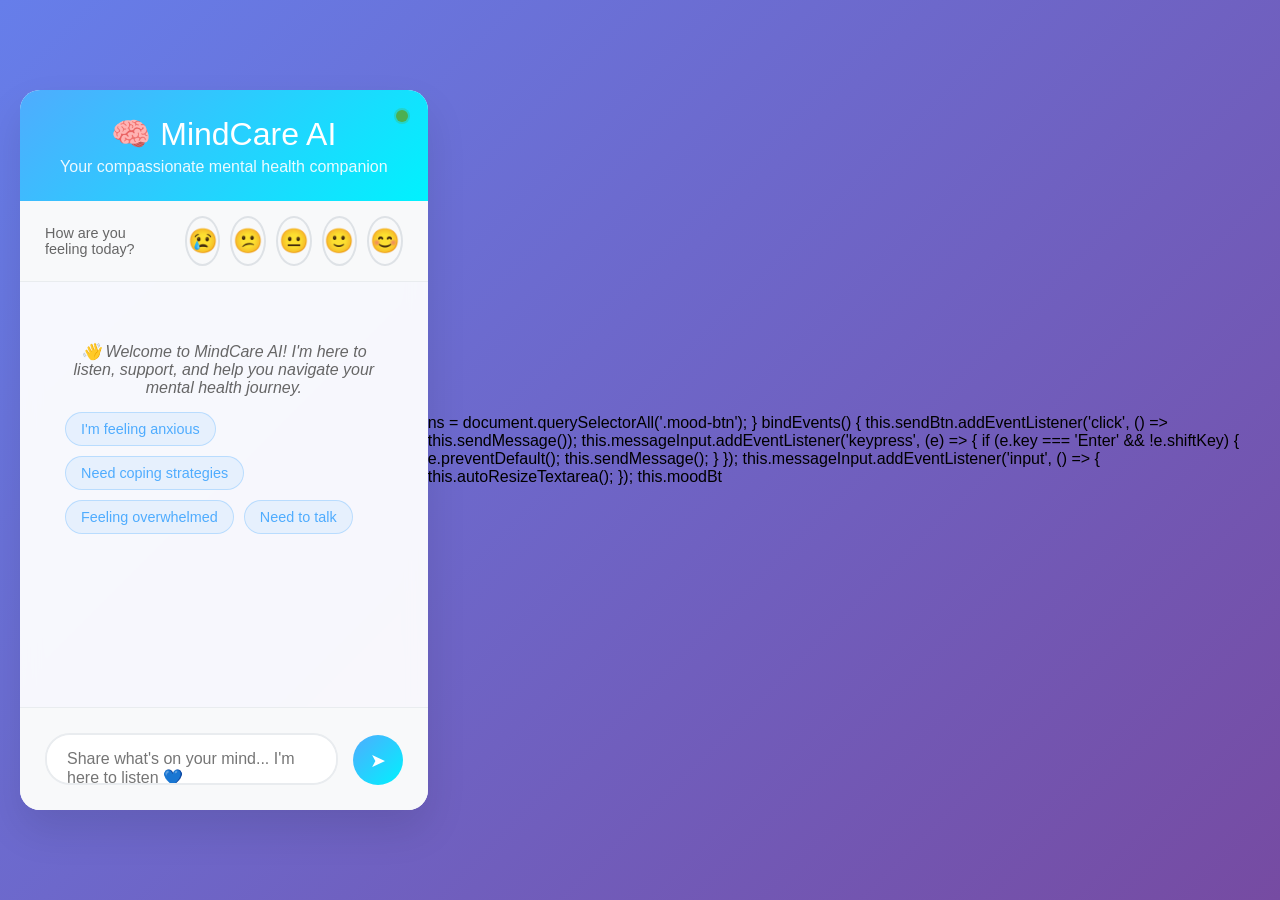
==== chatbot/frontend/index.html @ cdce44bb "files where added" ====
<!DOCTYPE html>
<html lang="en">
<head>
    <meta charset="UTF-8">
    <meta name="viewport" content="width=device-width, initial-scale=1.0">
    <title>MindCare AI Chatbot</title>
    <style>
        * {
            margin: 0;
            padding: 0;
            box-sizing: border-box;
        }

        body {
            font-family: 'Segoe UI', Tahoma, Geneva, Verdana, sans-serif;
            background: linear-gradient(135deg, #667eea 0%, #764ba2 100%);
            min-height: 100vh;
            display: flex;
            justify-content: center;
            align-items: center;
            padding: 20px;
        }

        .chat-container {
            background: rgba(255, 255, 255, 0.95);
            border-radius: 20px;
            box-shadow: 0 20px 40px rgba(0, 0, 0, 0.1);
            width: 100%;
            max-width: 800px;
            height: 80vh;
            display: flex;
            flex-direction: column;
            overflow: hidden;
            backdrop-filter: blur(10px);
        }

        .chat-header {
            background: linear-gradient(135deg, #4facfe 0%, #00f2fe 100%);
            color: white;
            padding: 25px;
            text-align: center;
            position: relative;
        }

        .chat-header h1 {
            font-size: 2rem;
            margin-bottom: 5px;
            font-weight: 300;
        }

        .chat-header p {
            opacity: 0.9;
            font-size: 1rem;
        }

        .status-indicator {
            position: absolute;
            top: 20px;
            right: 20px;
            width: 12px;
            height: 12px;
            background: #4caf50;
            border-radius: 50%;
            box-shadow: 0 0 0 2px rgba(76, 175, 80, 0.3);
            animation: pulse 2s infinite;
        }

        @keyframes pulse {
            0% { box-shadow: 0 0 0 0 rgba(76, 175, 80, 0.7); }
            70% { box-shadow: 0 0 0 10px rgba(76, 175, 80, 0); }
            100% { box-shadow: 0 0 0 0 rgba(76, 175, 80, 0); }
        }

        .mood-tracker {
            background: #f8f9fa;
            padding: 15px 25px;
            border-bottom: 1px solid #e9ecef;
        }

        .mood-selector {
            display: flex;
            gap: 10px;
            align-items: center;
            justify-content: center;
        }

        .mood-btn {
            background: none;
            border: 2px solid #dee2e6;
            border-radius: 50%;
            width: 50px;
            height: 50px;
            font-size: 1.5rem;
            cursor: pointer;
            transition: all 0.3s ease;
            position: relative;
        }

        .mood-btn:hover {
            transform: scale(1.1);
            border-color: #4facfe;
        }

        .mood-btn.active {
            border-color: #4facfe;
            background: #4facfe;
            color: white;
            animation: selectedPulse 0.3s ease;
        }

        @keyframes selectedPulse {
            0% { transform: scale(1); }
            50% { transform: scale(1.2); }
            100% { transform: scale(1); }
        }

        .chat-messages {
            flex: 1;
            overflow-y: auto;
            padding: 20px 25px;
            display: flex;
            flex-direction: column;
            gap: 15px;
        }

        .message {
            display: flex;
            gap: 10px;
            align-items: flex-start;
            animation: fadeInUp 0.4s ease;
        }

        @keyframes fadeInUp {
            from {
                opacity: 0;
                transform: translateY(20px);
            }
            to {
                opacity: 1;
                transform: translateY(0);
            }
        }

        .message.user {
            flex-direction: row-reverse;
        }

        .message-avatar {
            width: 40px;
            height: 40px;
            border-radius: 50%;
            display: flex;
            align-items: center;
            justify-content: center;
            font-size: 1.2rem;
            font-weight: bold;
            flex-shrink: 0;
        }

        .user .message-avatar {
            background: linear-gradient(135deg, #667eea 0%, #764ba2 100%);
            color: white;
        }

        .bot .message-avatar {
            background: linear-gradient(135deg, #4facfe 0%, #00f2fe 100%);
            color: white;
        }

        .message-content {
            max-width: 70%;
            padding: 15px 20px;
            border-radius: 20px;
            position: relative;
            line-height: 1.6;
        }

        .user .message-content {
            background: linear-gradient(135deg, #667eea 0%, #764ba2 100%);
            color: white;
            border-bottom-right-radius: 5px;
        }

        .bot .message-content {
            background: #f8f9fa;
            color: #333;
            border-bottom-left-radius: 5px;
            border: 1px solid #e9ecef;
        }

        .message-time {
            font-size: 0.8rem;
            opacity: 0.7;
            margin-top: 5px;
        }

        .crisis-message {
            background: linear-gradient(135deg, #ff6b6b 0%, #ee5a24 100%) !important;
            color: white !important;
            border: 2px solid #ff4757 !important;
            animation: alertPulse 1s ease-in-out infinite alternate;
        }

        @keyframes alertPulse {
            0% { box-shadow: 0 0 5px rgba(255, 103, 107, 0.5); }
            100% { box-shadow: 0 0 20px rgba(255, 103, 107, 0.8); }
        }

        .chat-input-container {
            padding: 25px;
            background: #f8f9fa;
            border-top: 1px solid #e9ecef;
            display: flex;
            gap: 15px;
            align-items: flex-end;
        }

        .chat-input {
            flex: 1;
            border: 2px solid #e9ecef;
            border-radius: 25px;
            padding: 15px 20px;
            font-size: 1rem;
            resize: none;
            min-height: 50px;
            max-height: 120px;
            font-family: inherit;
            transition: all 0.3s ease;
        }

        .chat-input:focus {
            outline: none;
            border-color: #4facfe;
            box-shadow: 0 0 0 3px rgba(79, 172, 254, 0.1);
        }

        .send-btn {
            background: linear-gradient(135deg, #4facfe 0%, #00f2fe 100%);
            border: none;
            border-radius: 50%;
            width: 50px;
            height: 50px;
            color: white;
            cursor: pointer;
            display: flex;
            align-items: center;
            justify-content: center;
            font-size: 1.2rem;
            transition: all 0.3s ease;
            flex-shrink: 0;
        }

        .send-btn:hover {
            transform: scale(1.1);
            box-shadow: 0 5px 15px rgba(79, 172, 254, 0.4);
        }

        .send-btn:disabled {
            opacity: 0.6;
            cursor: not-allowed;
            transform: none;
        }

        .typing-indicator {
            display: flex;
            gap: 4px;
            padding: 20px;
        }

        .typing-dot {
            width: 8px;
            height: 8px;
            border-radius: 50%;
            background: #4facfe;
            animation: typing 1.4s infinite;
        }

        .typing-dot:nth-child(2) { animation-delay: 0.2s; }
        .typing-dot:nth-child(3) { animation-delay: 0.4s; }

        @keyframes typing {
            0%, 60%, 100% { transform: scale(0.8); opacity: 0.5; }
            30% { transform: scale(1.2); opacity: 1; }
        }

        .welcome-message {
            text-align: center;
            color: #666;
            font-style: italic;
            padding: 40px 20px;
        }

        .quick-actions {
            display: flex;
            flex-wrap: wrap;
            gap: 10px;
            margin-top: 15px;
        }

        .quick-action-btn {
            background: rgba(79, 172, 254, 0.1);
            border: 1px solid rgba(79, 172, 254, 0.3);
            border-radius: 20px;
            padding: 8px 15px;
            font-size: 0.9rem;
            cursor: pointer;
            transition: all 0.3s ease;
            color: #4facfe;
        }

        .quick-action-btn:hover {
            background: rgba(79, 172, 254, 0.2);
            border-color: #4facfe;
        }

        /* Mobile Responsive */
        @media (max-width: 768px) {
            .chat-container {
                height: 95vh;
                margin: 10px;
                border-radius: 15px;
            }
            
            .message-content {
                max-width: 85%;
            }
            
            .chat-header h1 {
                font-size: 1.5rem;
            }
            
            .mood-btn {
                width: 40px;
                height: 40px;
                font-size: 1.2rem;
            }
        }

        /* Scrollbar Styling */
        .chat-messages::-webkit-scrollbar {
            width: 6px;
        }

        .chat-messages::-webkit-scrollbar-track {
            background: #f1f1f1;
        }

        .chat-messages::-webkit-scrollbar-thumb {
            background: #c1c1c1;
            border-radius: 3px;
        }

        .chat-messages::-webkit-scrollbar-thumb:hover {
            background: #a1a1a1;
        }
    </style>
</head>
<body>
    <div class="chat-container">
        <div class="chat-header">
            <div class="status-indicator"></div>
            <h1>🧠 MindCare AI</h1>
            <p>Your compassionate mental health companion</p>
        </div>

        <div class="mood-tracker">
            <div class="mood-selector">
                <span style="font-size: 0.9rem; color: #666; margin-right: 10px;">How are you feeling today?</span>
                <button class="mood-btn" data-mood="1" title="Very Sad">😢</button>
                <button class="mood-btn" data-mood="3" title="Sad">😕</button>
                <button class="mood-btn" data-mood="5" title="Neutral">😐</button>
                <button class="mood-btn" data-mood="7" title="Good">🙂</button>
                <button class="mood-btn" data-mood="9" title="Great">😊</button>
            </div>
        </div>

        <div class="chat-messages" id="chatMessages">
            <div class="welcome-message">
                <p>👋 Welcome to MindCare AI! I'm here to listen, support, and help you navigate your mental health journey.</p>
                <div class="quick-actions">
                    <button class="quick-action-btn" onclick="sendQuickMessage('I\'m feeling anxious today')">I'm feeling anxious</button>
                    <button class="quick-action-btn" onclick="sendQuickMessage('I need coping strategies')">Need coping strategies</button>
                    <button class="quick-action-btn" onclick="sendQuickMessage('I\'m feeling overwhelmed')">Feeling overwhelmed</button>
                    <button class="quick-action-btn" onclick="sendQuickMessage('I need someone to talk to')">Need to talk</button>
                </div>
            </div>
        </div>

        <div class="chat-input-container">
            <textarea 
                id="messageInput" 
                class="chat-input" 
                placeholder="Share what's on your mind... I'm here to listen 💙"
                rows="1"
            ></textarea>
            <button id="sendBtn" class="send-btn">
                <span>➤</span>
            </button>
        </div>
    </div>

    <script>
        class MindCareChatbot {
            constructor() {
                this.apiUrl = 'http://localhost:5000/api';
                this.userId = this.generateUserId();
                this.initializeElements();
                this.bindEvents();
                this.checkBackendHealth();
            }

            generateUserId() {
                // Generate a simple user ID for this session
                return 'user_' + Math.random().toString(36).substr(2, 9);
            }

            initializeElements() {
                this.chatMessages = document.getElementById('chatMessages');
                this.messageInput = document.getElementById('messageInput');
                this.sendBtn = document.getElementById('sendBtn');
                this.moodBtns.forEach(btn => {
                    btn.addEventListener('click', (e) => this.logMood(e.target.dataset.mood));
                });
            }

            async checkBackendHealth() {
                try {
                    const response = await fetch(`${this.apiUrl}/health`);
                    if (!response.ok) throw new Error('Backend not available');
                    console.log('✅ Backend connected successfully');
                } catch (error) {
                    console.warn('⚠️ Backend not available, using offline mode');
                    this.showMessage('bot', '⚠️ I\'m currently running in offline mode. Some features may be limited, but I\'m still here to help!', true);
                }
            }

            autoResizeTextarea() {
                this.messageInput.style.height = 'auto';
                this.messageInput.style.height = Math.min(this.messageInput.scrollHeight, 120) + 'px';
            }

            async sendMessage() {
                const message = this.messageInput.value.trim();
                if (!message) return;

                // Disable send button and clear input
                this.sendBtn.disabled = true;
                this.messageInput.value = '';
                this.autoResizeTextarea();

                // Show user message
                this.showMessage('user', message);
                
                // Show typing indicator
                this.showTypingIndicator();

                try {
                    // Send to backend
                    const response = await fetch(`${this.apiUrl}/chat`, {
                        method: 'POST',
                        headers: {
                            'Content-Type': 'application/json',
                        },
                        body: JSON.stringify({
                            message: message,
                            user_id: this.userId
                        })
                    });

                    if (!response.ok) throw new Error('Network response was not ok');
                    
                    const data = await response.json();
                    
                    // Remove typing indicator
                    this.removeTypingIndicator();
                    
                    // Show bot response
                    this.showMessage('bot', data.response, data.is_crisis);
                    
                } catch (error) {
                    console.error('Error sending message:', error);
                    this.removeTypingIndicator();
                    
                    // Fallback response when backend is unavailable
                    const fallbackResponse = this.getFallbackResponse(message);
                    this.showMessage('bot', fallbackResponse);
                }

                this.sendBtn.disabled = false;
            }

            sendQuickMessage(message) {
                this.messageInput.value = message;
                this.sendMessage();
            }

            getFallbackResponse(message) {
                const lowerMessage = message.toLowerCase();
                
                // Crisis detection
                const crisisKeywords = ['suicide', 'kill myself', 'end it all', 'self-harm', 'hurt myself'];
                if (crisisKeywords.some(keyword => lowerMessage.includes(keyword))) {
                    return `🆘 I'm very concerned about what you're sharing. Please reach out for immediate help:
                    
• National Suicide Prevention Lifeline: 988
• Crisis Text Line: Text HOME to 741741
• Emergency Services: 911

Your life has value and there are people who want to help. Please don't go through this alone.`;
                }

                // Anxiety responses
                if (lowerMessage.includes('anxious') || lowerMessage.includes('anxiety') || lowerMessage.includes('worried')) {
                    return `I understand you're feeling anxious. Here's a simple breathing exercise that can help:
                    
🌬️ **4-7-8 Breathing:**
1. Inhale through your nose for 4 counts
2. Hold your breath for 7 counts  
3. Exhale through your mouth for 8 counts
4. Repeat 3-4 times

Would you like to try this together, or would you prefer to talk about what's making you feel anxious?`;
                }

                // Depression responses
                if (lowerMessage.includes('sad') || lowerMessage.includes('depressed') || lowerMessage.includes('down')) {
                    return `I hear that you're feeling down, and I want you to know that your feelings are completely valid. It takes courage to reach out.

💙 Remember:
• You're not alone in this
• It's okay to not be okay sometimes
• Small steps forward still count as progress
• This feeling won't last forever

What's one small thing you could do today that might bring you a tiny bit of comfort?`;
                }

                // Stress responses
                if (lowerMessage.includes('stressed') || lowerMessage.includes('overwhelmed')) {
                    return `Feeling overwhelmed shows that you're carrying a lot right now. Let's work on breaking things down:

🎯 **Try this:**
• What's the most important thing you need to do today?
• Can you break it into 3 smaller steps?
• What's one tiny action you could take right now?

Remember: You don't have to do everything at once. Progress, not perfection. 💪`;
                }

                // General supportive response
                return `Thank you for sharing with me. I'm here to listen and support you through whatever you're experiencing.

Your feelings are valid, and reaching out shows real strength. Everyone faces challenges, and you don't have to navigate them alone.

How are you feeling right now? I'm here to help you work through it, one step at a time. 💙`;
            }

            showMessage(sender, text, isCrisis = false) {
                const messageDiv = document.createElement('div');
                messageDiv.className = `message ${sender}`;
                
                const avatar = document.createElement('div');
                avatar.className = 'message-avatar';
                avatar.textContent = sender === 'user' ? '👤' : '🤖';
                
                const content = document.createElement('div');
                content.className = `message-content${isCrisis ? ' crisis-message' : ''}`;
                content.innerHTML = text.replace(/\n/g, '<br>');
                
                const time = document.createElement('div');
                time.className = 'message-time';
                time.textContent = new Date().toLocaleTimeString([], {hour: '2-digit', minute:'2-digit'});
                
                content.appendChild(time);
                messageDiv.appendChild(avatar);
                messageDiv.appendChild(content);
                
                // Remove welcome message if it exists
                const welcomeMsg = this.chatMessages.querySelector('.welcome-message');
                if (welcomeMsg) welcomeMsg.remove();
                
                this.chatMessages.appendChild(messageDiv);
                this.scrollToBottom();
            }

            showTypingIndicator() {
                const typingDiv = document.createElement('div');
                typingDiv.className = 'message bot typing-indicator-msg';
                typingDiv.innerHTML = `
                    <div class="message-avatar">🤖</div>
                    <div class="message-content">
                        <div class="typing-indicator">
                            <div class="typing-dot"></div>
                            <div class="typing-dot"></div>
                            <div class="typing-dot"></div>
                        </div>
                    </div>
                `;
                this.chatMessages.appendChild(typingDiv);
                this.scrollToBottom();
            }

            removeTypingIndicator() {
                const typingMsg = this.chatMessages.querySelector('.typing-indicator-msg');
                if (typingMsg) typingMsg.remove();
            }

            async logMood(moodLevel) {
                // Visual feedback
                this.moodBtns.forEach(btn => btn.classList.remove('active'));
                const selectedBtn = document.querySelector(`[data-mood="${moodLevel}"]`);
                selectedBtn.classList.add('active');

                try {
                    await fetch(`${this.apiUrl}/mood`, {
                        method: 'POST',
                        headers: {
                            'Content-Type': 'application/json',
                        },
                        body: JSON.stringify({
                            user_id: this.userId,
                            mood_level: parseInt(moodLevel),
                            mood_description: this.getMoodDescription(moodLevel)
                        })
                    });

                    // Show acknowledgment message
                    const moodDesc = this.getMoodDescription(moodLevel);
                    this.showMessage('bot', `Thank you for sharing how you're feeling today (${moodDesc}). Your emotional awareness is an important step in taking care of your mental health. 💙\n\nHow can I support you today?`);
                    
                } catch (error) {
                    console.error('Error logging mood:', error);
                    // Still show acknowledgment even if backend fails
                    const moodDesc = this.getMoodDescription(moodLevel);
                    this.showMessage('bot', `I see you're feeling ${moodDesc} today. Thank you for sharing that with me. How can I help support you?`);
                }
            }

            getMoodDescription(moodLevel) {
                const descriptions = {
                    '1': 'very sad',
                    '3': 'sad',
                    '5': 'neutral',
                    '7': 'good',
                    '9': 'great'
                };
                return descriptions[moodLevel] || 'unknown';
            }

            scrollToBottom() {
                this.chatMessages.scrollTop = this.chatMessages.scrollHeight;
            }
        }

        // Initialize chatbot when page loads
        document.addEventListener('DOMContentLoaded', () => {
            new MindCareChatbot();
        });

        // Global function for quick action buttons
        window.sendQuickMessage = function(message) {
            const chatbot = window.mindcareChatbot || new MindCareChatbot();
            chatbot.sendQuickMessage(message);
        };
    </script>
</body>
</html>ns = document.querySelectorAll('.mood-btn');
            }

            bindEvents() {
                this.sendBtn.addEventListener('click', () => this.sendMessage());
                
                this.messageInput.addEventListener('keypress', (e) => {
                    if (e.key === 'Enter' && !e.shiftKey) {
                        e.preventDefault();
                        this.sendMessage();
                    }
                });

                this.messageInput.addEventListener('input', () => {
                    this.autoResizeTextarea();
                });

                this.moodBt
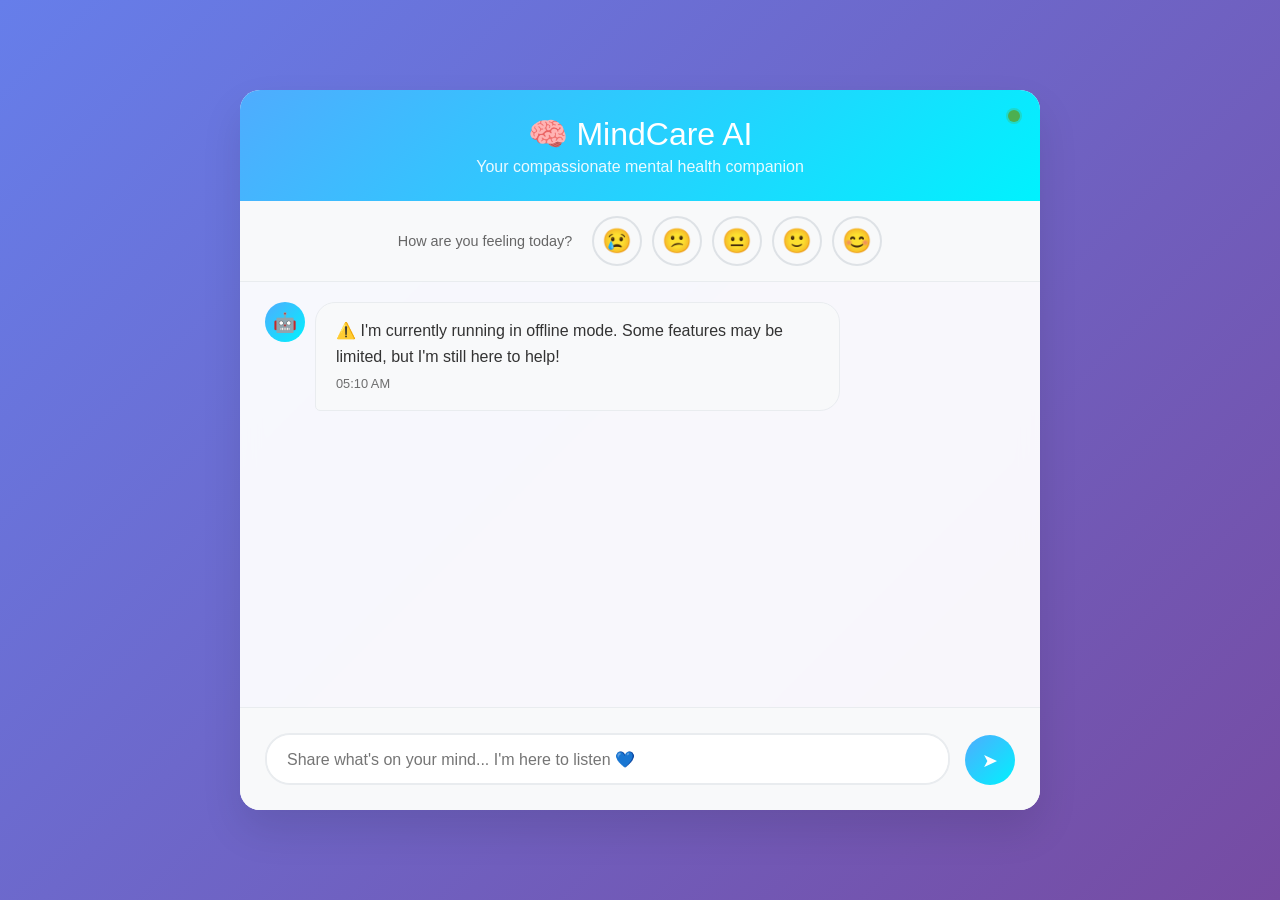
==== commit e686ce71: "files where added" ====
--- a/chatbot/frontend/index.html
+++ b/chatbot/frontend/index.html
@@ -295,6 +295,7 @@
             flex-wrap: wrap;
             gap: 10px;
             margin-top: 15px;
+            justify-content: center;
         }
 
         .quick-action-btn {
@@ -311,6 +312,7 @@
         .quick-action-btn:hover {
             background: rgba(79, 172, 254, 0.2);
             border-color: #4facfe;
+            transform: translateY(-2px);
         }
 
         /* Mobile Responsive */
@@ -333,6 +335,14 @@
                 width: 40px;
                 height: 40px;
                 font-size: 1.2rem;
+            }
+
+            .quick-actions {
+                justify-content: center;
+            }
+
+            .mood-selector {
+                flex-wrap: wrap;
             }
         }
 
@@ -407,6 +417,9 @@
                 this.initializeElements();
                 this.bindEvents();
                 this.checkBackendHealth();
+                
+                // Store instance globally for quick actions
+                window.mindcareChatbot = this;
             }
 
             generateUserId() {
@@ -418,6 +431,23 @@
                 this.chatMessages = document.getElementById('chatMessages');
                 this.messageInput = document.getElementById('messageInput');
                 this.sendBtn = document.getElementById('sendBtn');
+                this.moodBtns = document.querySelectorAll('.mood-btn');
+            }
+
+            bindEvents() {
+                this.sendBtn.addEventListener('click', () => this.sendMessage());
+                
+                this.messageInput.addEventListener('keypress', (e) => {
+                    if (e.key === 'Enter' && !e.shiftKey) {
+                        e.preventDefault();
+                        this.sendMessage();
+                    }
+                });
+
+                this.messageInput.addEventListener('input', () => {
+                    this.autoResizeTextarea();
+                });
+
                 this.moodBtns.forEach(btn => {
                     btn.addEventListener('click', (e) => this.logMood(e.target.dataset.mood));
                 });
@@ -430,7 +460,7 @@
                     console.log('✅ Backend connected successfully');
                 } catch (error) {
                     console.warn('⚠️ Backend not available, using offline mode');
-                    this.showMessage('bot', '⚠️ I\'m currently running in offline mode. Some features may be limited, but I\'m still here to help!', true);
+                    this.showMessage('bot', '⚠️ I\'m currently running in offline mode. Some features may be limited, but I\'m still here to help!', false);
                 }
             }
 
@@ -498,7 +528,7 @@
                 const lowerMessage = message.toLowerCase();
                 
                 // Crisis detection
-                const crisisKeywords = ['suicide', 'kill myself', 'end it all', 'self-harm', 'hurt myself'];
+                const crisisKeywords = ['suicide', 'kill myself', 'end it all', 'self-harm', 'hurt myself', 'want to die'];
                 if (crisisKeywords.some(keyword => lowerMessage.includes(keyword))) {
                     return `🆘 I'm very concerned about what you're sharing. Please reach out for immediate help:
                     
@@ -545,6 +575,42 @@
 • What's one tiny action you could take right now?
 
 Remember: You don't have to do everything at once. Progress, not perfection. 💪`;
+                }
+
+                // Greeting responses
+                if (lowerMessage.includes('hello') || lowerMessage.includes('hi') || lowerMessage.includes('hey')) {
+                    return `Hello! 👋 I'm so glad you're here. I'm MindCare AI, and I'm here to provide you with emotional support and mental health guidance.
+
+I'm a safe space where you can share what's on your mind. Whether you're dealing with stress, anxiety, sadness, or just need someone to listen, I'm here for you.
+
+How are you feeling today? What would you like to talk about? 💙`;
+                }
+
+                // Coping strategies
+                if (lowerMessage.includes('coping') || lowerMessage.includes('strategies') || lowerMessage.includes('help me cope')) {
+                    return `Here are some evidence-based coping strategies that might help:
+
+🧘 **Mindfulness & Relaxation:**
+• Deep breathing exercises
+• Progressive muscle relaxation
+• Mindful meditation (even 5 minutes helps)
+
+🏃 **Physical Wellness:**
+• Light exercise or stretching
+• Take a walk outside
+• Stay hydrated
+
+💭 **Cognitive Strategies:**
+• Challenge negative thoughts
+• Practice gratitude (name 3 things you're grateful for)
+• Use positive self-talk
+
+🤝 **Social Support:**
+• Reach out to a trusted friend or family member
+• Join a support group
+• Talk to a mental health professional
+
+Which of these feels most accessible to you right now?`;
                 }
 
                 // General supportive response
@@ -609,7 +675,7 @@
                 // Visual feedback
                 this.moodBtns.forEach(btn => btn.classList.remove('active'));
                 const selectedBtn = document.querySelector(`[data-mood="${moodLevel}"]`);
-                selectedBtn.classList.add('active');
+                if (selectedBtn) selectedBtn.classList.add('active');
 
                 try {
                     await fetch(`${this.apiUrl}/mood`, {
@@ -664,21 +730,4 @@
         };
     </script>
 </body>
-</html>ns = document.querySelectorAll('.mood-btn');
-            }
-
-            bindEvents() {
-                this.sendBtn.addEventListener('click', () => this.sendMessage());
-                
-                this.messageInput.addEventListener('keypress', (e) => {
-                    if (e.key === 'Enter' && !e.shiftKey) {
-                        e.preventDefault();
-                        this.sendMessage();
-                    }
-                });
-
-                this.messageInput.addEventListener('input', () => {
-                    this.autoResizeTextarea();
-                });
-
-                this.moodBt+</html>
